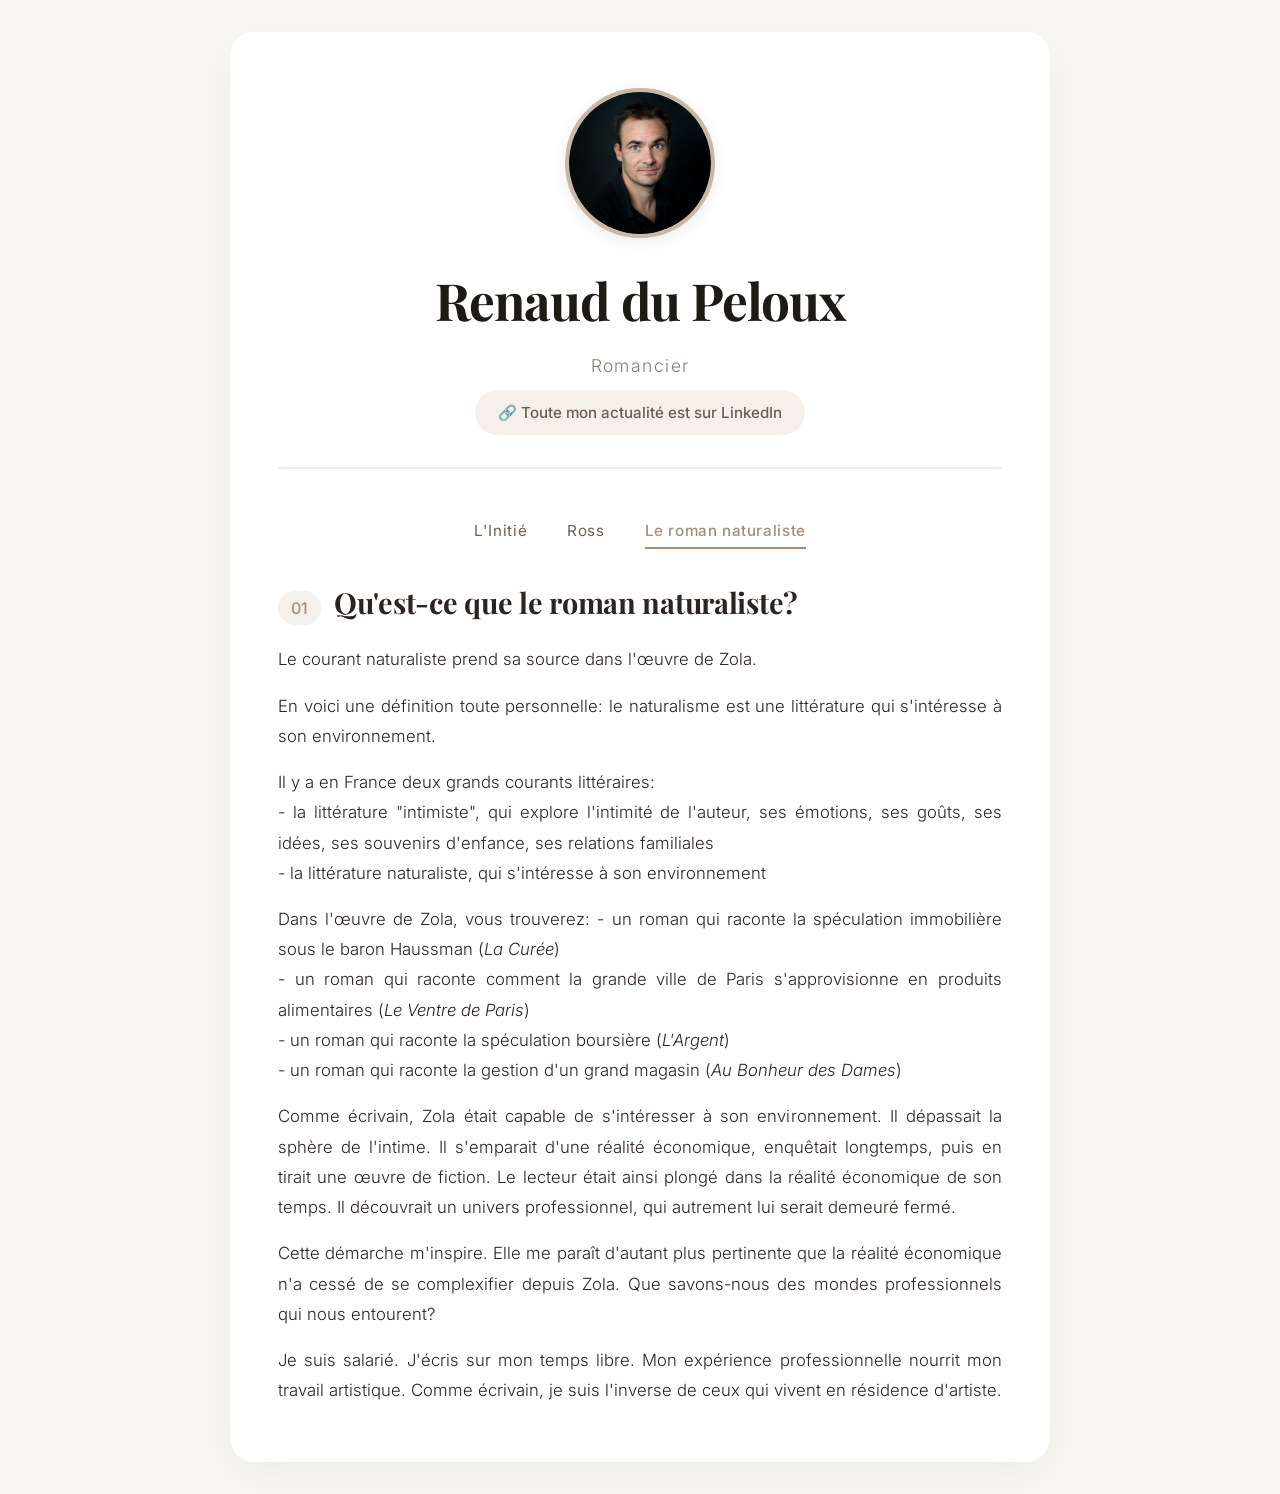
==== naturalisme.html @ d2589359 "nav" ====
<!DOCTYPE html>
<html lang="fr">
<head>
    <meta charset="UTF-8" />
    <meta name="viewport" content="width=device-width, initial-scale=1.0" />
    <title>Renaud du Peloux - L'Initié</title>
    <meta name="description" content="Site officiel de Renaud du Peloux, auteur du roman L'Initié." />

    <!-- Open Graph pour vignette moteurs de recherche -->
    <meta property="og:title" content="Renaud du Peloux - L'Initié" />
    <meta property="og:description" content="Roman sur la finance - Le Cherche-Midi éditeur - Disponible en janvier 2027" />
    <meta property="og:image" content="https://dupeloux.com/photo-renaud.jpeg" />
    <meta property="og:url" content="https://dupeloux.com/" />
    <meta property="og:type" content="website" />
    <meta name="twitter:card" content="summary_large_image" />
    <link rel="icon" href="https://dupeloux.com/photo-renaud.jpeg" type="image/jpeg" />
    
    <!-- Google Fonts pour une typographie élégante -->
    <link rel="preconnect" href="https://fonts.googleapis.com" />
    <link rel="preconnect" href="https://fonts.gstatic.com" crossorigin />
    <link href="https://fonts.googleapis.com/css2?family=Playfair+Display:ital,wght@0,700;1,700&family=Inter:wght@300;400;500&display=swap" rel="stylesheet" />

    <!-- Votre feuille de style -->
    <link rel="stylesheet" href="style.css" />
    
</head>
    
<body>

    <div class="container">

        <!-- EN-TÊTE AVEC LE NOM DE L'AUTEUR -->
        <header class="header">
            <img src="photo-renaud.jpeg" alt="Renaud du Peloux, auteur" class="author-photo" />
            <h1>Renaud du Peloux</h1>
            <p class="subtitle">Romancier</p>
            <p class="contact-link">
                <a href="https://www.linkedin.com/in/renaud-du-peloux/" target="_blank" rel="noopener noreferrer">
                    🔗 Toute mon actualité est sur LinkedIn
                </a>
            </p>
        </header>

        <!-- NAVIGATION -->
<nav class="nav" aria-label="Navigation principale">
    <a href="index.html">L'Initié</a>
    <a href="ross.html">Ross</a>
    <a href="naturalisme.html" class="active">Le roman naturaliste</a>
</nav>

       <!-- SECTION 1 -->
        <div class="section">
            <h3><span class="number">01</span>Qu'est-ce que le roman naturaliste?</h3>
            <p>Le courant naturaliste prend sa source dans l'œuvre de Zola.</p>
            <p>En voici une définition toute personnelle: le naturalisme est une littérature qui s'intéresse à son environnement.</p>
            <p>Il y a en France deux grands courants littéraires:<br />
            - la littérature "intimiste", qui explore l'intimité de l'auteur, ses émotions, ses goûts, ses idées, ses souvenirs d'enfance, ses relations familiales<br />
            - la littérature naturaliste, qui s'intéresse à son environnement
            </p>
            <p>Dans l'œuvre de Zola, vous trouverez:
            - un roman qui raconte la spéculation immobilière sous le baron Haussman (<em>La Curée</em>)<br />
            - un roman qui raconte comment la grande ville de Paris s'approvisionne en produits alimentaires (<em>Le Ventre de Paris</em>)<br />
            - un roman qui raconte la spéculation boursière (<em>L'Argent</em>)<br />
            - un roman qui raconte la gestion d'un grand magasin (<em>Au Bonheur des Dames</em>)
            </p>
          <p>Comme écrivain, Zola était capable de s'intéresser à son environnement. Il dépassait la sphère de l'intime. Il s'emparait d'une réalité économique, enquêtait longtemps, puis en tirait une œuvre de fiction. Le lecteur était ainsi plongé dans la réalité économique de son temps. Il découvrait un univers professionnel, qui autrement lui serait demeuré fermé.</p>
<p>Cette démarche m'inspire. Elle me paraît d'autant plus pertinente que la réalité économique n'a cessé de se complexifier depuis Zola. Que savons-nous des mondes professionnels qui nous entourent?</p>
<p>Je suis salarié. J'écris sur mon temps libre. Mon expérience professionnelle nourrit mon travail artistique. Comme écrivain, je suis l'inverse de ceux qui vivent en résidence d'artiste.</p>
---- style.css ----
/* --- RESET & BASE --- */
        * {
            margin: 0;
            padding: 0;
            box-sizing: border-box;
        }

        body {
            font-family: 'Inter', sans-serif;
            background: #faf8f5;
            color: #1e1a16;
            padding: 2rem 1.5rem;
            line-height: 1.8;
        }

        .container {
            max-width: 820px;
            width: 100%;
            background: white;
            padding: 3.5rem 3rem;
            border-radius: 24px;
            box-shadow: 0 12px 48px rgba(0, 0, 0, 0.06);
            margin: 0 auto;
        }

        /* --- EN-TÊTE --- */
        .header {
            text-align: center;
            margin-bottom: 2.5rem;
            padding-bottom: 2rem;
            border-bottom: 2px solid #f0ebe5;
        }

        .header .author-photo {
            width: 150px;
            height: 150px;
            border-radius: 50%;          /* Rend l'image ronde */
            object-fit: cover;            /* Recadre proprement l'image */
            border: 4px solid #c9b8a8;    /* Bordure élégante */
            box-shadow: 0 4px 16px rgba(0, 0, 0, 0.08);
            margin-bottom: 1rem;
            display: block;
            margin-left: auto;
            margin-right: auto;
        }

        /* Version plus petite sur mobile */
        @media (max-width: 640px) {
            .header .author-photo {
                width: 120px;
                height: 120px;
            }
        }

        .header h1 {
            font-family: 'Playfair Display', serif;
            font-size: 3.2rem;
            font-weight: 700;
            letter-spacing: -0.02em;
            color: #1e1a16;
            margin-bottom: 0.25rem;
        }

        .header .subtitle {
            font-size: 1.1rem;
            font-weight: 300;
            color: #8a7e72;
            letter-spacing: 0.08em;
        }

        .header .contact-link {
            margin-top: 0.5rem;
            font-size: 0.95rem;
            font-weight: 400;
        }

        .header .contact-link a {
    color: #6b5f53;
    text-decoration: none;
    transition: all 0.3s ease;
    padding: 0.5rem 1.4rem;
    border-radius: 30px;
    background: #f5f0ea;
    border: 1px solid transparent;   /* réserve la place pour le hover */
    display: inline-block;
    font-weight: 500;
}

.header .contact-link a:hover {
    color: #ffffff;
    background: #a68d7a;
    border-color: #a68d7a;
    transform: translateY(-1px);     /* petit soulèvement = affordance */
    box-shadow: 0 4px 12px rgba(166, 141, 122, 0.3);
}


/* --- NAVIGATION --- */
.nav {
    text-align: center;
    margin: 2.5rem 0 1.5rem 0;
    display: flex;
    flex-wrap: wrap;
    justify-content: center;
    gap: 0.5rem;
}

.nav a {
    position: relative;
    font-family: 'Inter', sans-serif;
    font-size: 0.95rem;
    font-weight: 400;
    letter-spacing: 0.04em;
    color: #6b5f53;
    text-decoration: none;
    padding: 0.5rem 1rem;
    transition: color 0.3s ease;
}

/* Le soulignement animé : une ligne qui grandit au survol */
.nav a::after {
    content: "";
    position: absolute;
    left: 1rem;
    right: 1rem;
    bottom: 0.25rem;
    height: 2px;
    background: #a68d7a;
    transform: scaleX(0);
    transform-origin: center;
    transition: transform 0.3s ease;
}

.nav a:hover {
    color: #a68d7a;
}

.nav a:hover::after {
    transform: scaleX(1);
}

/* Le lien actif : soulignement permanent */
.nav a.active {
    color: #a68d7a;
    font-weight: 500;
}

.nav a.active::after {
    transform: scaleX(1);
}

/* Responsive */
@media (max-width: 480px) {
    .nav {
        gap: 0.3rem;
        margin: 2rem 0 1rem 0;
        padding-top: 1.5rem;
    }

    .nav a {
        font-size: 0.85rem;
        padding: 0.4rem 0.9rem;
    }
}


        /* --- TITRE DU ROMAN --- */
        .book-title {
            text-align: center;
            margin-bottom: 1.8rem;
        }

        .book-title h2 {
            font-family: 'Playfair Display', serif;
            font-size: 2.6rem;
            font-weight: 700;
            font-style: italic;
            color: #2c2420;
            letter-spacing: -0.01em;
        }

        .book-title .divider {
            display: inline-block;
            width: 60px;
            height: 3px;
            background: #c9b8a8;
            margin-top: 0.6rem;
            border-radius: 4px;
        }

           .book-title .book-meta {
    font-family: 'Inter', sans-serif;
    font-size: 0.95rem;
    font-weight: 400;
    color: #6b5f53;
    margin-top: 0.75rem;
    margin-bottom: 1rem;
    display: flex;
    flex-wrap: wrap;
    justify-content: center;
    align-items: center;
    gap: 0.4rem 0.9rem;
    letter-spacing: 0.02em;
}

      .book-title .book-meta .genre {
    font-weight: 500;
    color: #a68d7a;
    letter-spacing: 0.06em;
    text-transform: uppercase;
    font-size: 0.8rem;
}

       .book-title .book-meta .editor {
    font-weight: 400;
    color: #6b5f53;
}

      .book-title .book-meta .availability {
    font-weight: 400;
    color: #8a7e72;
    font-style: italic;
}

       .book-title .book-meta .separator {
    color: #c9b8a8;
    font-weight: 300;
    font-size: 0.85rem;
}

        /* Responsive pour les petits écrans */
        @media (max-width: 480px) {
    .book-title .book-meta {
        font-size: 0.85rem;
        flex-direction: column;
        gap: 0.35rem;
    }
    .book-title .book-meta .separator {
        display: none;
    }
    .book-title .book-meta .genre {
        font-size: 0.75rem;
    }
}

        /* --- PARAGRAPHE D'ACCROCHE --- */
        .presentation {
            font-size: 1.15rem;
            font-weight: 300;
            color: #2c2420;
            text-align: justify;
            max-width: 700px;
            margin: 0 auto 3rem auto;
            padding: 0.5rem 0;
        }

        .presentation::first-letter {
            font-family: 'Playfair Display', serif;
            font-size: 4rem;
            font-weight: 700;
            float: left;
            line-height: 1;
            margin-right: 0.4rem;
            color: #a68d7a;
        }

        /* --- SECTIONS THEMATIQUES --- */
        .section {
            margin-top: 3.5rem;
            padding-top: 2.5rem;
            border-top: 1px solid #f0ebe5;
        }

        .section:first-of-type {
            margin-top: 0;
            padding-top: 0;
            border-top: none;
        }

        .section h3 {
            font-family: 'Playfair Display', serif;
            font-size: 1.8rem;
            font-weight: 700;
            color: #2c2420;
            margin-bottom: 1rem;
            letter-spacing: -0.01em;
        }

        .section h3 .number {
    display: inline-block;
    font-size: 1rem;
    font-family: 'Inter', sans-serif;
    font-weight: 500;
    color: #a68d7a;
    background: #f5f0ea;
    padding: 0.15rem 0.8rem;
    border-radius: 20px;
    margin-right: 0.8rem;
    letter-spacing: 0.02em;
    cursor: default;
}

        .section p {
            font-weight: 300;
            color: #2c2420;
            text-align: justify;
            margin-bottom: 1rem;
            font-size: 1.05rem;
        }

        .section p:last-of-type {
            margin-bottom: 0;
        }

        /* --- PETIT PIED DE PAGE --- */
        .footer-note {
            text-align: center;
            margin-top: 3.5rem;
            padding-top: 2rem;
            border-top: 2px solid #f0ebe5;
            font-size: 0.9rem;
            color: #a68d7a;
            letter-spacing: 0.04em;
        }

        .footer-note span {
    background: #f5f0ea;
    padding: 0.2rem 1.5rem;
    border-radius: 20px;
    font-weight: 400;
    cursor: default;
}

        /* --- RESPONSIVE --- */
        @media (max-width: 768px) {
            .container {
                padding: 2rem 1.5rem;
                border-radius: 16px;
            }

            .header h1 {
                font-size: 2.4rem;
            }

            .book-title h2 {
                font-size: 2rem;
            }

            .presentation {
                font-size: 1rem;
                text-align: left;
            }

            .presentation::first-letter {
                font-size: 3rem;
            }

            .section h3 {
                font-size: 1.5rem;
            }

            .section h3 .number {
                display: block;
                margin-bottom: 0.4rem;
                margin-right: 0;
                width: fit-content;
            }

            .section p {
                font-size: 0.98rem;
            }
        }

        @media (max-width: 400px) {
            .container {
                padding: 1.5rem 1rem;
            }

            .header h1 {
                font-size: 1.8rem;
            }

            .book-title h2 {
                font-size: 1.6rem;
            }

            .section h3 {
                font-size: 1.3rem;
            }
        }
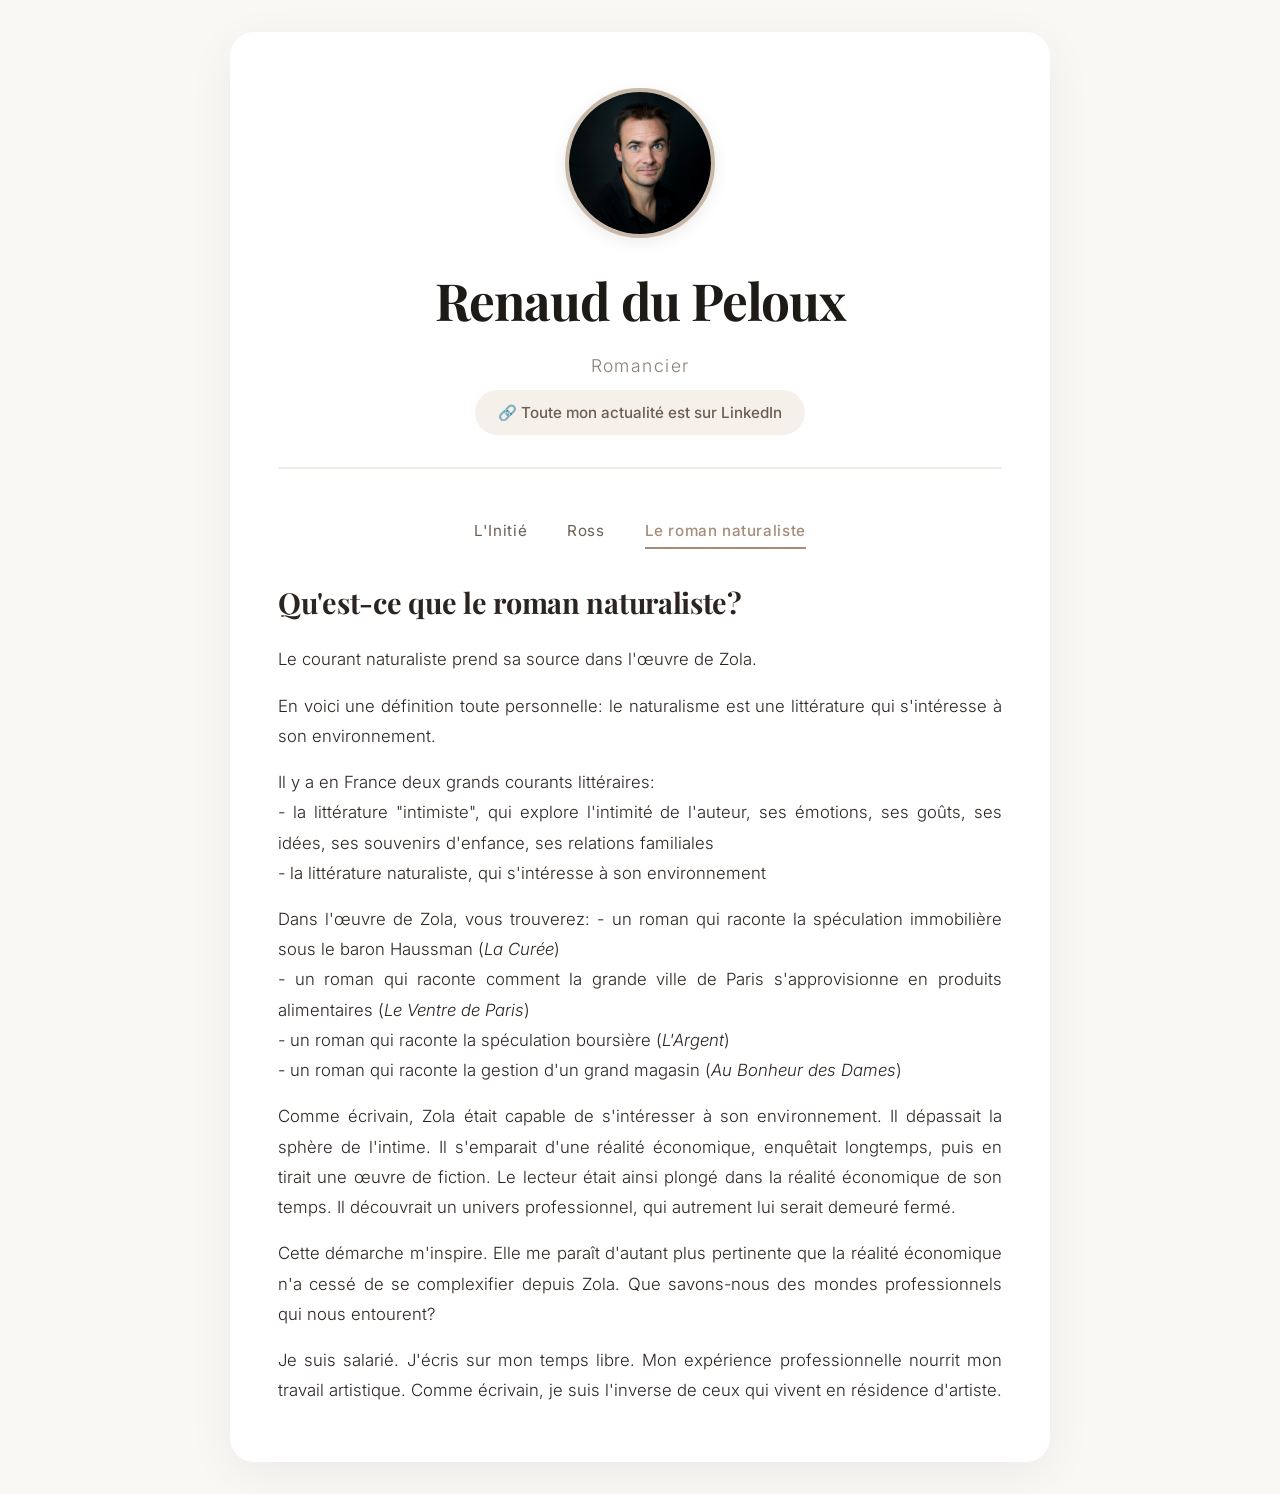
==== commit 064841f0: "Update naturalisme.html" ====
--- a/naturalisme.html
+++ b/naturalisme.html
@@ -50,7 +50,7 @@
 
        <!-- SECTION 1 -->
         <div class="section">
-            <h3><span class="number">01</span>Qu'est-ce que le roman naturaliste?</h3>
+            <h3>Qu'est-ce que le roman naturaliste?</h3>
             <p>Le courant naturaliste prend sa source dans l'œuvre de Zola.</p>
             <p>En voici une définition toute personnelle: le naturalisme est une littérature qui s'intéresse à son environnement.</p>
             <p>Il y a en France deux grands courants littéraires:<br />
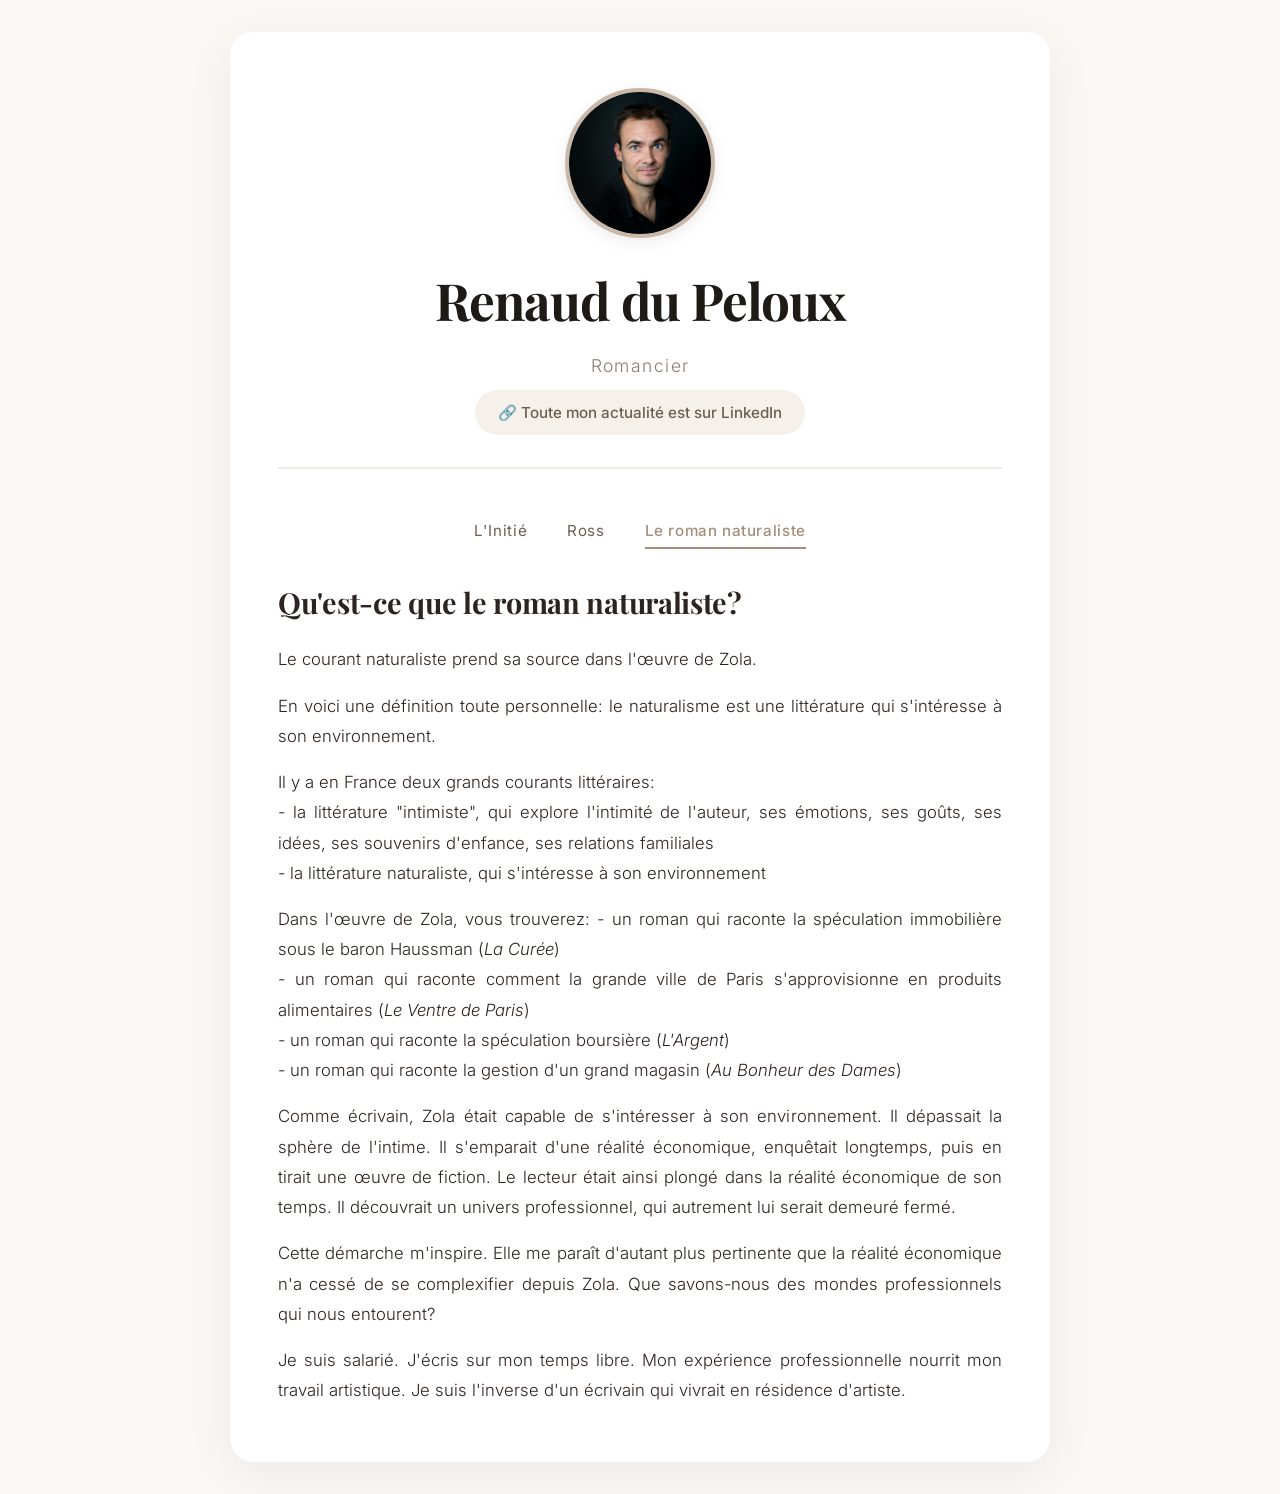
==== commit 57059e61: "Update naturalisme.html" ====
--- a/naturalisme.html
+++ b/naturalisme.html
@@ -65,7 +65,7 @@
             </p>
           <p>Comme écrivain, Zola était capable de s'intéresser à son environnement. Il dépassait la sphère de l'intime. Il s'emparait d'une réalité économique, enquêtait longtemps, puis en tirait une œuvre de fiction. Le lecteur était ainsi plongé dans la réalité économique de son temps. Il découvrait un univers professionnel, qui autrement lui serait demeuré fermé.</p>
 <p>Cette démarche m'inspire. Elle me paraît d'autant plus pertinente que la réalité économique n'a cessé de se complexifier depuis Zola. Que savons-nous des mondes professionnels qui nous entourent?</p>
-<p>Je suis salarié. J'écris sur mon temps libre. Mon expérience professionnelle nourrit mon travail artistique. Comme écrivain, je suis l'inverse de ceux qui vivent en résidence d'artiste.</p>
+<p>Je suis salarié. J'écris sur mon temps libre. Mon expérience professionnelle nourrit mon travail artistique. Je suis l'inverse d'un écrivain qui vivrait en résidence d'artiste.</p>
 
 
           
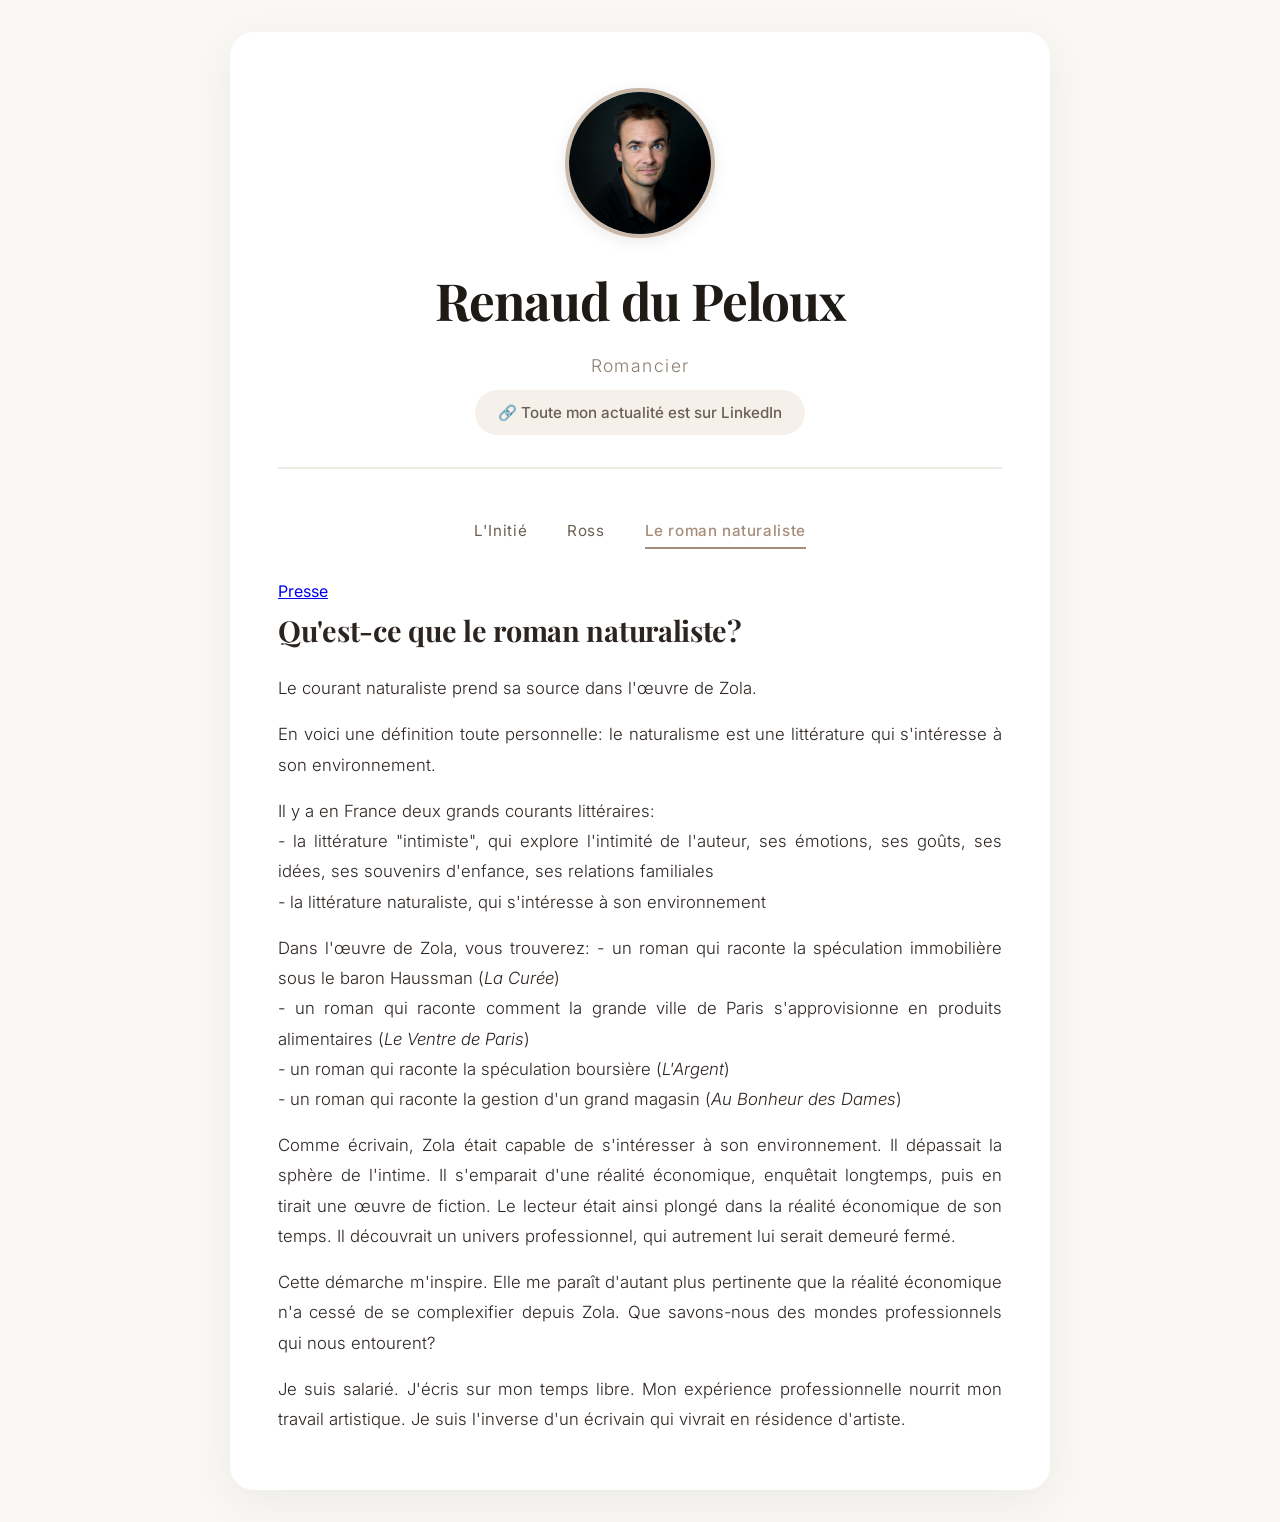
==== commit 1cd53c54: "Update naturalisme.html" ====
--- a/naturalisme.html
+++ b/naturalisme.html
@@ -3,14 +3,14 @@
 <head>
     <meta charset="UTF-8" />
     <meta name="viewport" content="width=device-width, initial-scale=1.0" />
-    <title>Renaud du Peloux - L'Initié</title>
-    <meta name="description" content="Site officiel de Renaud du Peloux, auteur du roman L'Initié." />
+    <title>Renaud du Peloux - Le roman naturaliste</title>
+    <meta name="description" content="Le courant naturaliste expliqué par Renaud du Peloux." />
 
     <!-- Open Graph pour vignette moteurs de recherche -->
-    <meta property="og:title" content="Renaud du Peloux - L'Initié" />
-    <meta property="og:description" content="Roman sur la finance - Le Cherche-Midi éditeur - Disponible en janvier 2027" />
+    <meta property="og:title" content="Renaud du Peloux - Le roman naturaliste" />
+    <meta property="og:description" content="Le courant naturaliste prend sa source dans l'oeuvre de Zola." />
     <meta property="og:image" content="https://dupeloux.com/photo-renaud.jpeg" />
-    <meta property="og:url" content="https://dupeloux.com/" />
+    <meta property="og:url" content="https://dupeloux.com/naturalisme.html" />
     <meta property="og:type" content="website" />
     <meta name="twitter:card" content="summary_large_image" />
     <link rel="icon" href="https://dupeloux.com/photo-renaud.jpeg" type="image/jpeg" />
@@ -47,6 +47,7 @@
     <a href="ross.html">Ross</a>
     <a href="naturalisme.html" class="active">Le roman naturaliste</a>
 </nav>
+     <a href="presse.html">Presse</a>
 
        <!-- SECTION 1 -->
         <div class="section">
--- a/style.css
+++ b/style.css
@@ -243,26 +243,141 @@
     }
 }
 
-        /* --- PARAGRAPHE D'ACCROCHE --- */
-        .presentation {
-            font-size: 1.15rem;
-            font-weight: 300;
-            color: #2c2420;
-            text-align: justify;
-            max-width: 700px;
-            margin: 0 auto 3rem auto;
-            padding: 0.5rem 0;
-        }
-
-        .presentation::first-letter {
-            font-family: 'Playfair Display', serif;
-            font-size: 4rem;
-            font-weight: 700;
-            float: left;
-            line-height: 1;
-            margin-right: 0.4rem;
-            color: #a68d7a;
-        }
+        /* --- BLOC D'ACCROCHE EN DEUX COLONNES --- */
+.presentation-wrap {
+    display: flex;
+    align-items: flex-start;
+    gap: 2.5rem;
+    margin: 0 auto 3rem auto;
+    max-width: 760px;
+}
+
+/* La couverture à gauche */
+.book-cover {
+    flex: 0 0 200px;   /* largeur fixe, ne rétrécit pas */
+}
+
+.book-cover-img {
+    width: 100%;
+    height: auto;
+    display: block;
+    border-radius: 6px;
+    box-shadow: 0 8px 24px rgba(0, 0, 0, 0.12);
+    /* petit effet 3D optionnel : */
+    /* transform: rotate(-1deg); */
+}
+
+/* La colonne de texte à droite */
+.presentation-content {
+    flex: 1 1 auto;
+    min-width: 0;   /* évite que le texte déborde */
+}
+
+/* On adapte le paragraphe d'accroche existant : il ne gère plus la largeur */
+.presentation {
+    font-size: 1.1rem;
+    font-weight: 300;
+    color: #2c2420;
+    text-align: justify;
+    margin: 0 0 1rem 0;
+    padding: 0;
+}
+
+/* La phrase de pitch (ancien <i> après <br /><br />) */
+.presentation-pitch {
+    font-size: 1rem;
+    font-weight: 300;
+    color: #2c2420;
+    text-align: justify;
+    margin: 0 0 1.8rem 0;
+}
+
+/* Le bouton CTA */
+.cta-wrapper {
+    text-align: left;
+}
+
+.cta-button {
+    display: inline-block;
+    font-family: 'Inter', sans-serif;
+    font-size: 0.95rem;
+    font-weight: 500;
+    letter-spacing: 0.03em;
+    color: #ffffff;
+    background: #a68d7a;
+    text-decoration: none;
+    padding: 0.75rem 1.8rem;
+    border-radius: 30px;
+    transition: background 0.3s ease, transform 0.2s ease, box-shadow 0.3s ease;
+}
+
+.cta-button:hover {
+    background: #8a7462;
+    transform: translateY(-2px);
+    box-shadow: 0 6px 18px rgba(166, 141, 122, 0.35);
+}
+
+/* Responsive : sur mobile, on empile */
+@media (max-width: 640px) {
+    .presentation-wrap {
+        flex-direction: column;
+        align-items: center;
+        gap: 1.5rem;
+    }
+
+    .book-cover {
+        flex: 0 0 auto;
+        width: 160px;
+    }
+
+    .presentation,
+    .presentation-pitch {
+        text-align: left;
+    }
+
+    /* --- BOUTONS D'ACTION (CTA) --- */
+.cta-wrapper {
+    display: flex;
+    flex-wrap: wrap;
+    gap: 1.25rem;
+    text-align: left;
+}
+
+.cta-button {
+    display: inline-block;
+    font-family: 'Inter', sans-serif;
+    font-size: 0.95rem;
+    font-weight: 500;
+    letter-spacing: 0.03em;
+    color: #ffffff;
+    background: #a68d7a;
+    text-decoration: none;
+    padding: 0.75rem 1.8rem;
+    border-radius: 30px;
+    border: 2px solid #a68d7a;   /* pour que les 2 boutons aient la même hauteur */
+    transition: background 0.3s ease, color 0.3s ease, transform 0.2s ease, box-shadow 0.3s ease;
+}
+
+.cta-button:hover {
+    background: #8a7462;
+    border-color: #8a7462;
+    transform: translateY(-2px);
+    box-shadow: 0 6px 18px rgba(166, 141, 122, 0.35);
+}
+
+/* Variante secondaire : contour plutôt que plein */
+.cta-button--secondary {
+    background: transparent;
+    color: #a68d7a;
+}
+
+.cta-button--secondary:hover {
+    background: #a68d7a;
+    color: #ffffff;
+    border-color: #a68d7a;
+    box-shadow: 0 6px 18px rgba(166, 141, 122, 0.25);
+}
+}
 
         /* --- SECTIONS THEMATIQUES --- */
         .section {
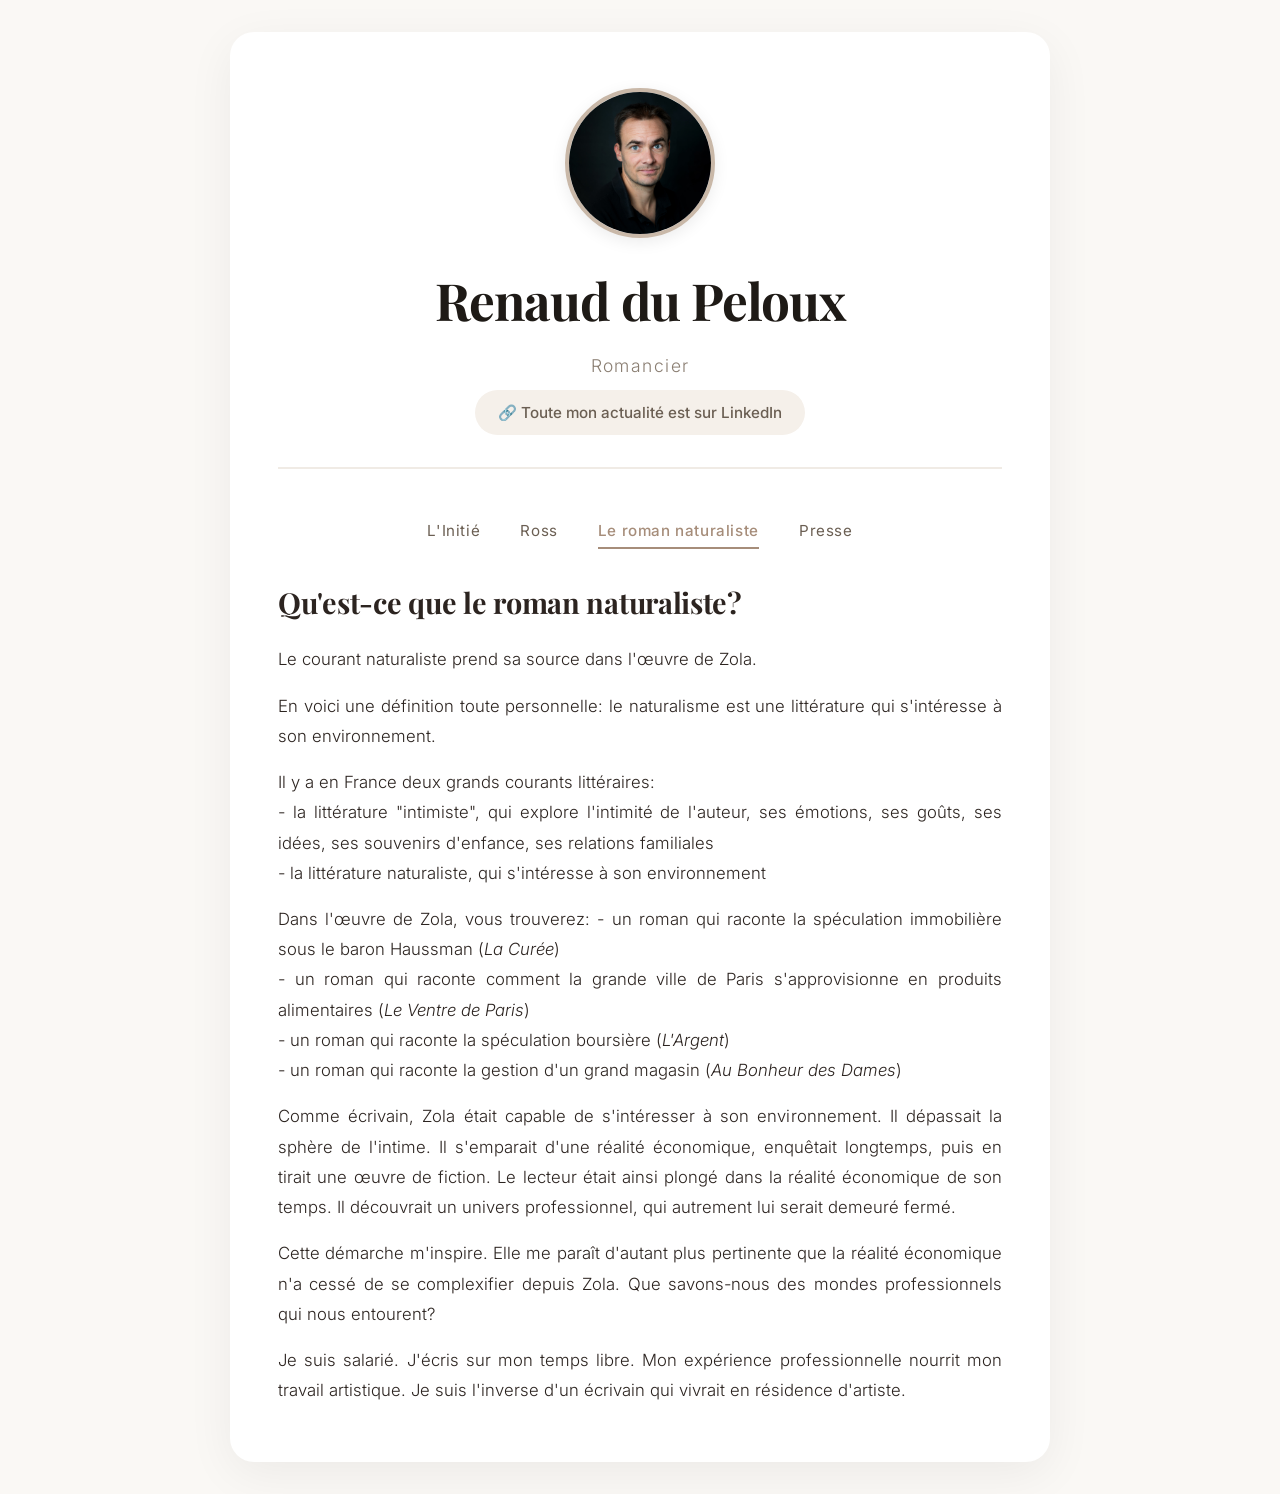
==== commit 5c9bdd26: "Update naturalisme.html" ====
--- a/naturalisme.html
+++ b/naturalisme.html
@@ -46,8 +46,8 @@
     <a href="index.html">L'Initié</a>
     <a href="ross.html">Ross</a>
     <a href="naturalisme.html" class="active">Le roman naturaliste</a>
-</nav>
-     <a href="presse.html">Presse</a>
+    <a href="presse.html">Presse</a>
+    </nav>
 
        <!-- SECTION 1 -->
         <div class="section">
